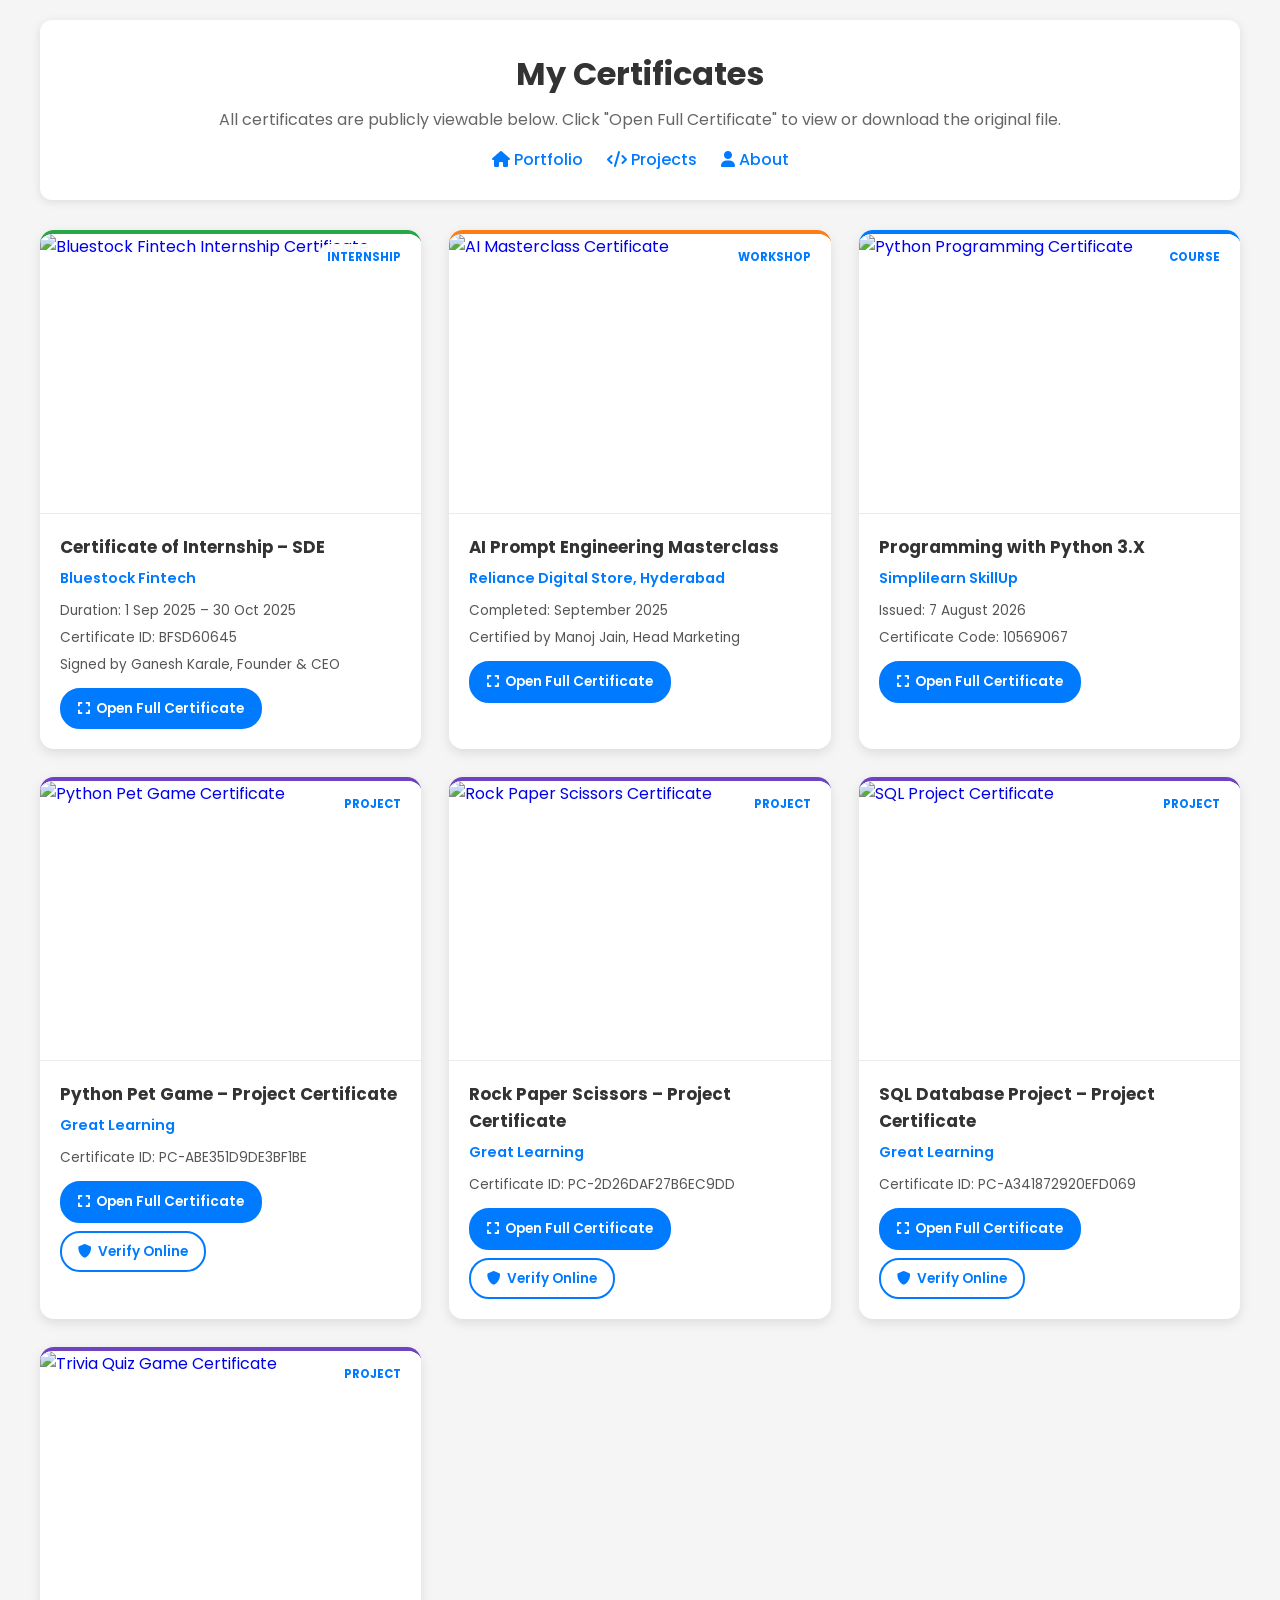
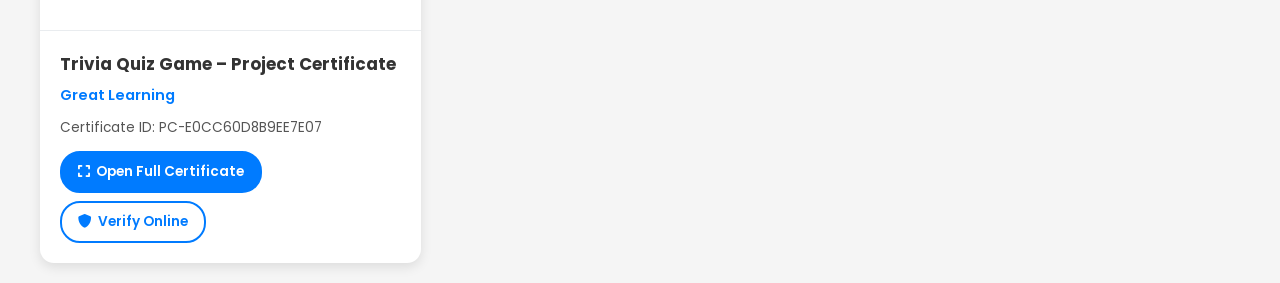
==== certificates.html @ 3d3b9f68 "Update and rename index1.html to certificates.html" ====
<!DOCTYPE html>
<html lang="en">

<head>
    <meta charset="UTF-8">
    <meta name="viewport" content="width=device-width, initial-scale=1.0">
    <title>Certificates - Charan Kumar Kodidala</title>
    <link rel="stylesheet" href="https://cdnjs.cloudflare.com/ajax/libs/font-awesome/6.0.0/css/all.min.css">
    <link href="https://fonts.googleapis.com/css2?family=Poppins:wght@300;400;500;600;700&display=swap" rel="stylesheet">
    <style>
        * { margin: 0; padding: 0; box-sizing: border-box; }

        body {
            font-family: 'Poppins', sans-serif;
            background: #f5f5f5;
            color: #333;
            line-height: 1.6;
            padding: 20px;
        }

        .container { max-width: 1200px; margin: 0 auto; }

        .header {
            text-align: center;
            background: #fff;
            padding: 28px;
            border-radius: 12px;
            box-shadow: 0 2px 10px rgba(0, 0, 0, 0.1);
            margin-bottom: 30px;
        }

        .header h1 { margin-bottom: 8px; }
        .header p { color: #666; margin-bottom: 14px; }

        .header a {
            color: #007bff;
            text-decoration: none;
            margin: 0 10px;
            font-weight: 500;
        }

        .header a:hover { text-decoration: underline; }

        .cert-grid {
            display: grid;
            grid-template-columns: repeat(auto-fit, minmax(340px, 1fr));
            gap: 28px;
        }

        .cert-card {
            background: #fff;
            border-radius: 14px;
            overflow: hidden;
            box-shadow: 0 4px 12px rgba(0, 0, 0, 0.1);
            border-top: 4px solid #007bff;
        }

        .cert-card.internship { border-top-color: #28a745; }
        .cert-card.workshop { border-top-color: #fd7e14; }
        .cert-card.project { border-top-color: #6f42c1; }

        .cert-viewer {
            width: 100%;
            height: 280px;
            background: #eef2f7;
            border-bottom: 1px solid #e9ecef;
            position: relative;
        }

        .cert-viewer img,
        .cert-viewer iframe,
        .cert-viewer embed,
        .cert-viewer a {
            width: 100%;
            height: 100%;
            border: none;
            display: block;
            object-fit: contain;
            background: #fff;
            text-decoration: none;
        }

        .cert-badge {
            position: absolute;
            top: 10px;
            right: 10px;
            background: rgba(255, 255, 255, 0.95);
            padding: 4px 10px;
            border-radius: 20px;
            font-size: 0.72rem;
            font-weight: 700;
            text-transform: uppercase;
            color: #007bff;
        }

        .cert-body { padding: 20px; }

        .cert-body h2 {
            font-size: 1.05rem;
            margin-bottom: 6px;
        }

        .issuer {
            color: #007bff;
            font-weight: 600;
            font-size: 0.9rem;
            margin-bottom: 10px;
        }

        .details {
            list-style: none;
            font-size: 0.85rem;
            color: #555;
            margin-bottom: 12px;
        }

        .details li { margin-bottom: 5px; }

        .actions {
            display: flex;
            flex-wrap: wrap;
            gap: 8px;
        }

        .btn {
            display: inline-flex;
            align-items: center;
            gap: 6px;
            padding: 8px 16px;
            border-radius: 20px;
            text-decoration: none;
            font-size: 0.85rem;
            font-weight: 600;
            border: 2px solid #007bff;
        }

        .btn-primary {
            background: #007bff;
            color: #fff;
        }

        .btn-outline {
            background: transparent;
            color: #007bff;
        }

        .btn:hover { opacity: 0.9; }

        @media (max-width: 768px) {
            .cert-grid { grid-template-columns: 1fr; }
            .cert-viewer { height: 240px; }
        }
    </style>
</head>

<body>
    <div class="container">
        <div class="header">
            <h1>My Certificates</h1>
            <p>All certificates are publicly viewable below. Click "Open Full Certificate" to view or download the original file.</p>
            <div>
                <a href="Portfilo.html"><i class="fas fa-home"></i> Portfolio</a>
                <a href="projects.html"><i class="fas fa-code"></i> Projects</a>
                <a href="about.html"><i class="fas fa-user"></i> About</a>
            </div>
        </div>

        <div class="cert-grid">

            <div class="cert-card internship">
                <div class="cert-viewer">
                    <span class="cert-badge">Internship</span>
                    <a href="certificates/bluestock-internship.jpg" target="_blank"><img src="certificates/bluestock-internship.jpg" alt="Bluestock Fintech Internship Certificate"></a>
                </div>
                <div class="cert-body">
                    <h2>Certificate of Internship – SDE</h2>
                    <p class="issuer">Bluestock Fintech</p>
                    <ul class="details">
                        <li>Duration: 1 Sep 2025 – 30 Oct 2025</li>
                        <li>Certificate ID: BFSD60645</li>
                        <li>Signed by Ganesh Karale, Founder & CEO</li>
                    </ul>
                    <div class="actions">
                        <a href="certificates/bluestock-internship.jpg" class="btn btn-primary" target="_blank"><i class="fas fa-expand"></i> Open Full Certificate</a>
                    </div>
                </div>
            </div>

            <div class="cert-card workshop">
                <div class="cert-viewer">
                    <span class="cert-badge">Workshop</span>
                    <a href="certificates/reliance-digital-ai-masterclass.pdf" target="_blank"><img src="certificates/reliance-digital-ai-masterclass-preview.jpg" alt="AI Masterclass Certificate"></a>
                </div>
                <div class="cert-body">
                    <h2>AI Prompt Engineering Masterclass</h2>
                    <p class="issuer">Reliance Digital Store, Hyderabad</p>
                    <ul class="details">
                        <li>Completed: September 2025</li>
                        <li>Certified by Manoj Jain, Head Marketing</li>
                    </ul>
                    <div class="actions">
                        <a href="certificates/reliance-digital-ai-masterclass.pdf" class="btn btn-primary" target="_blank"><i class="fas fa-expand"></i> Open Full Certificate</a>
                    </div>
                </div>
            </div>

            <div class="cert-card course">
                <div class="cert-viewer">
                    <span class="cert-badge">Course</span>
                    <a href="certificates/python-programming.pdf" target="_blank"><img src="certificates/python-programming-preview.jpg" alt="Python Programming Certificate"></a>
                </div>
                <div class="cert-body">
                    <h2>Programming with Python 3.X</h2>
                    <p class="issuer">Simplilearn SkillUp</p>
                    <ul class="details">
                        <li>Issued: 7 August 2026</li>
                        <li>Certificate Code: 10569067</li>
                    </ul>
                    <div class="actions">
                        <a href="certificates/python-programming.pdf" class="btn btn-primary" target="_blank"><i class="fas fa-expand"></i> Open Full Certificate</a>
                    </div>
                </div>
            </div>

            <div class="cert-card project">
                <div class="cert-viewer">
                    <span class="cert-badge">Project</span>
                    <a href="certificates/python-pet-game.pdf" target="_blank"><img src="certificates/python-pet-game-preview.jpg" alt="Python Pet Game Certificate"></a>
                </div>
                <div class="cert-body">
                    <h2>Python Pet Game – Project Certificate</h2>
                    <p class="issuer">Great Learning</p>
                    <ul class="details">
                        <li>Certificate ID: PC-ABE351D9DE3BF1BE</li>
                    </ul>
                    <div class="actions">
                        <a href="certificates/python-pet-game.pdf" class="btn btn-primary" target="_blank"><i class="fas fa-expand"></i> Open Full Certificate</a>
                        <a href="https://www.mygreatlearning.com/project-certificate/PC-ABE351D9DE3BF1BE" class="btn btn-outline" target="_blank"><i class="fas fa-shield-alt"></i> Verify Online</a>
                    </div>
                </div>
            </div>

            <div class="cert-card project">
                <div class="cert-viewer">
                    <span class="cert-badge">Project</span>
                    <a href="certificates/rock-paper-scissors.pdf" target="_blank"><img src="certificates/rock-paper-scissors-preview.jpg" alt="Rock Paper Scissors Certificate"></a>
                </div>
                <div class="cert-body">
                    <h2>Rock Paper Scissors – Project Certificate</h2>
                    <p class="issuer">Great Learning</p>
                    <ul class="details">
                        <li>Certificate ID: PC-2D26DAF27B6EC9DD</li>
                    </ul>
                    <div class="actions">
                        <a href="certificates/rock-paper-scissors.pdf" class="btn btn-primary" target="_blank"><i class="fas fa-expand"></i> Open Full Certificate</a>
                        <a href="https://www.mygreatlearning.com/project-certificate/PC-2D26DAF27B6EC9DD" class="btn btn-outline" target="_blank"><i class="fas fa-shield-alt"></i> Verify Online</a>
                    </div>
                </div>
            </div>

            <div class="cert-card project">
                <div class="cert-viewer">
                    <span class="cert-badge">Project</span>
                    <a href="certificates/sql-project.pdf" target="_blank"><img src="certificates/sql-project-preview.jpg" alt="SQL Project Certificate"></a>
                </div>
                <div class="cert-body">
                    <h2>SQL Database Project – Project Certificate</h2>
                    <p class="issuer">Great Learning</p>
                    <ul class="details">
                        <li>Certificate ID: PC-A341872920EFD069</li>
                    </ul>
                    <div class="actions">
                        <a href="certificates/sql-project.pdf" class="btn btn-primary" target="_blank"><i class="fas fa-expand"></i> Open Full Certificate</a>
                        <a href="https://www.mygreatlearning.com/project-certificate/PC-A341872920EFD069" class="btn btn-outline" target="_blank"><i class="fas fa-shield-alt"></i> Verify Online</a>
                    </div>
                </div>
            </div>

            <div class="cert-card project">
                <div class="cert-viewer">
                    <span class="cert-badge">Project</span>
                    <a href="certificates/trivia-quiz-game.pdf" target="_blank"><img src="certificates/trivia-quiz-game-preview.jpg" alt="Trivia Quiz Game Certificate"></a>
                </div>
                <div class="cert-body">
                    <h2>Trivia Quiz Game – Project Certificate</h2>
                    <p class="issuer">Great Learning</p>
                    <ul class="details">
                        <li>Certificate ID: PC-E0CC60D8B9EE7E07</li>
                    </ul>
                    <div class="actions">
                        <a href="certificates/trivia-quiz-game.pdf" class="btn btn-primary" target="_blank"><i class="fas fa-expand"></i> Open Full Certificate</a>
                        <a href="https://www.mygreatlearning.com/project-certificate/PC-E0CC60D8B9EE7E07" class="btn btn-outline" target="_blank"><i class="fas fa-shield-alt"></i> Verify Online</a>
                    </div>
                </div>
            </div>

        </div>
    </div>
</body>

</html>
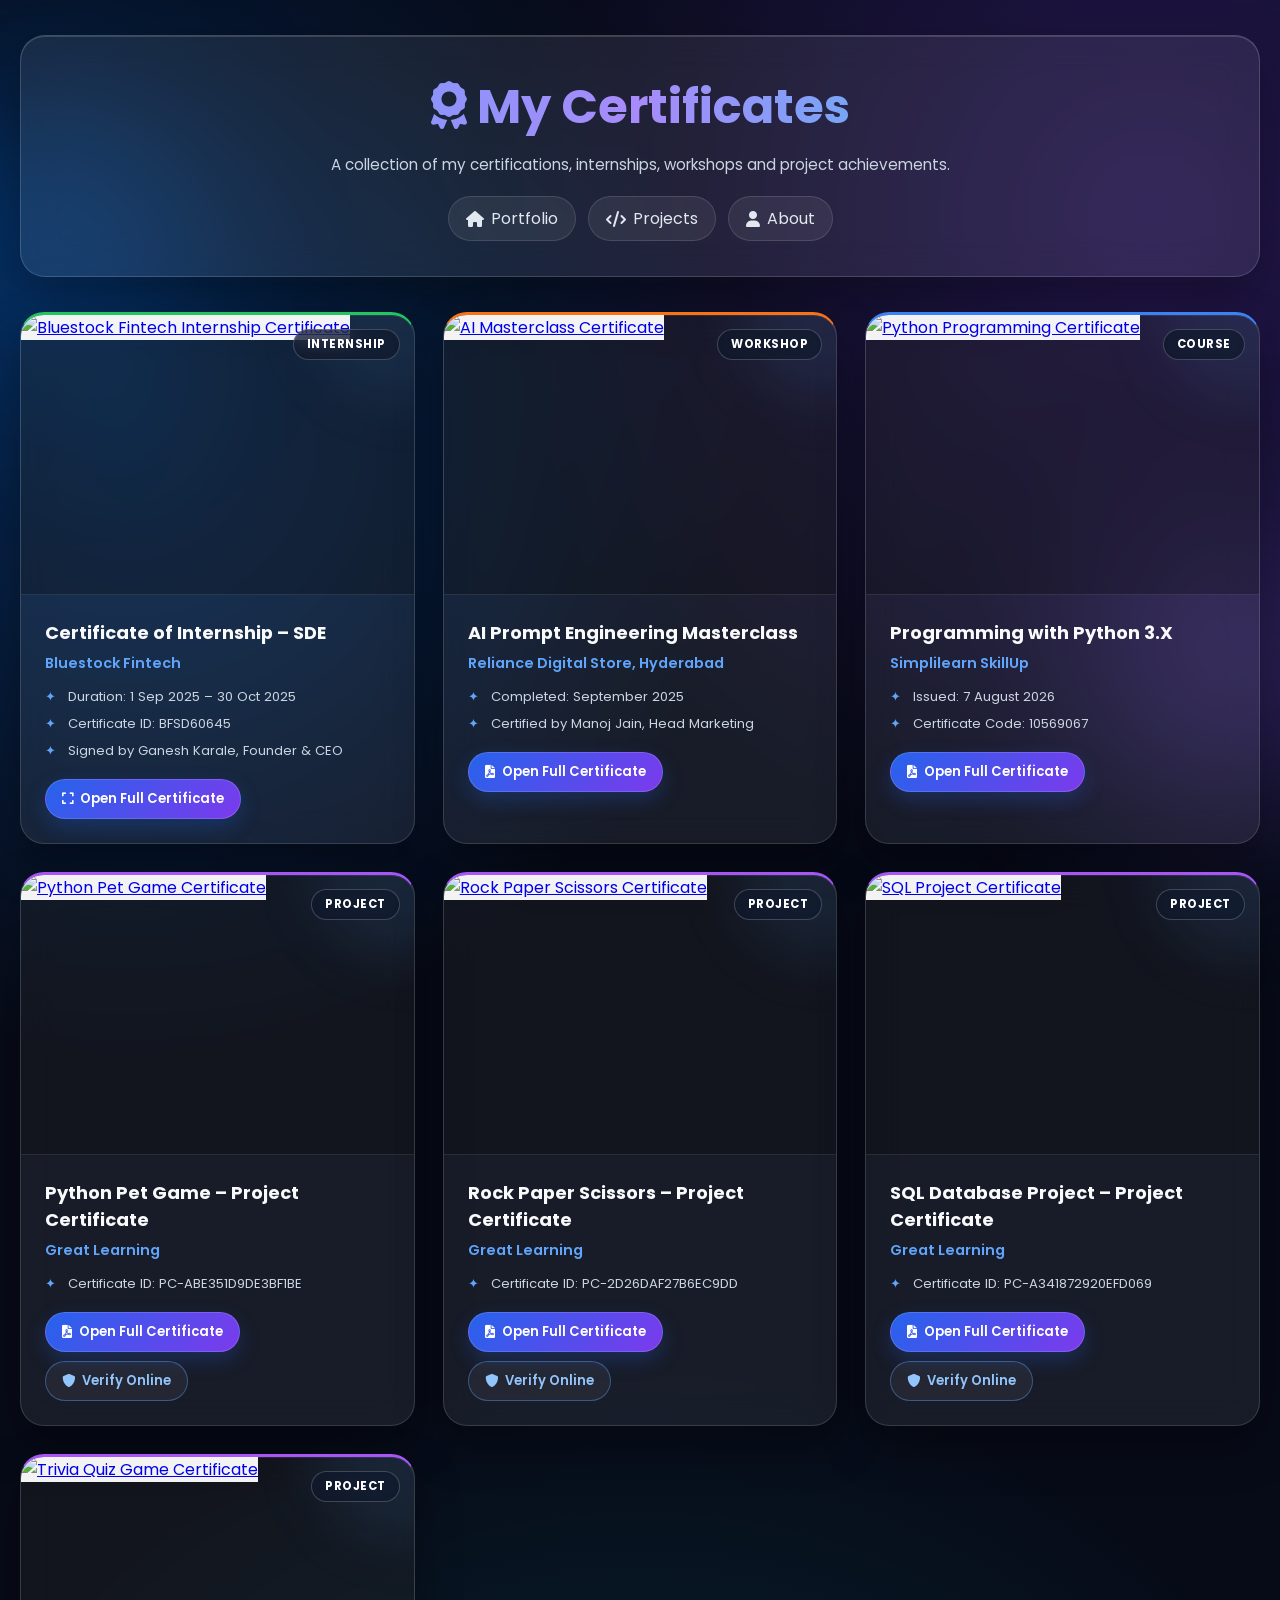
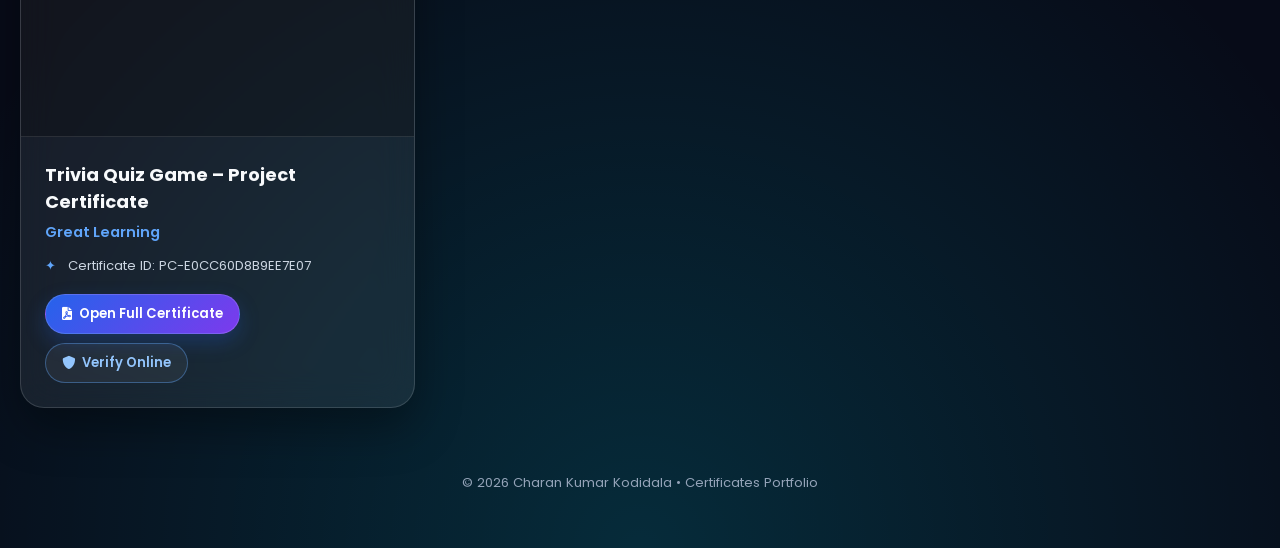
==== commit 5b721096: "Refactor certificates.html for improved layout and styles Updated styles and structure for certifica" ====
--- a/certificates.html
+++ b/certificates.html
@@ -4,298 +4,973 @@
 <head>
     <meta charset="UTF-8">
     <meta name="viewport" content="width=device-width, initial-scale=1.0">
+
     <title>Certificates - Charan Kumar Kodidala</title>
-    <link rel="stylesheet" href="https://cdnjs.cloudflare.com/ajax/libs/font-awesome/6.0.0/css/all.min.css">
-    <link href="https://fonts.googleapis.com/css2?family=Poppins:wght@300;400;500;600;700&display=swap" rel="stylesheet">
+
+    <!-- Font Awesome -->
+    <link rel="stylesheet"
+        href="https://cdnjs.cloudflare.com/ajax/libs/font-awesome/6.0.0/css/all.min.css">
+
+    <!-- Google Font -->
+    <link
+        href="https://fonts.googleapis.com/css2?family=Poppins:wght@300;400;500;600;700&display=swap"
+        rel="stylesheet">
+
     <style>
-        * { margin: 0; padding: 0; box-sizing: border-box; }
+        * {
+            margin: 0;
+            padding: 0;
+            box-sizing: border-box;
+        }
+
+        html {
+            scroll-behavior: smooth;
+        }
 
         body {
             font-family: 'Poppins', sans-serif;
-            background: #f5f5f5;
-            color: #333;
-            line-height: 1.6;
-            padding: 20px;
-        }
-
-        .container { max-width: 1200px; margin: 0 auto; }
+            min-height: 100vh;
+            color: #fff;
+
+            background:
+                radial-gradient(circle at 10% 20%, rgba(0, 123, 255, 0.25), transparent 30%),
+                radial-gradient(circle at 90% 10%, rgba(124, 58, 237, 0.25), transparent 30%),
+                radial-gradient(circle at 50% 100%, rgba(0, 229, 255, 0.15), transparent 35%),
+                #070b18;
+
+            padding: 35px 20px;
+            overflow-x: hidden;
+        }
+
+        /* Background glow */
+        body::before,
+        body::after {
+            content: "";
+            position: fixed;
+            width: 280px;
+            height: 280px;
+            border-radius: 50%;
+            filter: blur(90px);
+            z-index: -1;
+            pointer-events: none;
+        }
+
+        body::before {
+            background: rgba(0, 123, 255, 0.25);
+            top: 10%;
+            left: -100px;
+        }
+
+        body::after {
+            background: rgba(139, 92, 246, 0.25);
+            right: -100px;
+            bottom: 10%;
+        }
+
+        .container {
+            max-width: 1250px;
+            margin: auto;
+        }
+
+        /* HEADER */
 
         .header {
             text-align: center;
-            background: #fff;
-            padding: 28px;
-            border-radius: 12px;
-            box-shadow: 0 2px 10px rgba(0, 0, 0, 0.1);
-            margin-bottom: 30px;
-        }
-
-        .header h1 { margin-bottom: 8px; }
-        .header p { color: #666; margin-bottom: 14px; }
-
-        .header a {
-            color: #007bff;
+            padding: 35px 25px;
+            margin-bottom: 35px;
+
+            background: rgba(255, 255, 255, 0.08);
+            border: 1px solid rgba(255, 255, 255, 0.16);
+            border-radius: 25px;
+
+            backdrop-filter: blur(18px);
+            -webkit-backdrop-filter: blur(18px);
+
+            box-shadow:
+                0 20px 50px rgba(0, 0, 0, 0.35),
+                inset 0 1px rgba(255, 255, 255, 0.15);
+        }
+
+        .header h1 {
+            font-size: clamp(2rem, 5vw, 3rem);
+            font-weight: 700;
+
+            background: linear-gradient(
+                90deg,
+                #60a5fa,
+                #a78bfa,
+                #22d3ee
+            );
+
+            -webkit-background-clip: text;
+            -webkit-text-fill-color: transparent;
+
+            margin-bottom: 10px;
+        }
+
+        .header p {
+            color: #cbd5e1;
+            font-size: 0.95rem;
+            margin-bottom: 20px;
+        }
+
+        .nav {
+            display: flex;
+            justify-content: center;
+            flex-wrap: wrap;
+            gap: 12px;
+        }
+
+        .nav a {
+            display: inline-flex;
+            align-items: center;
+            gap: 7px;
+
+            color: #e2e8f0;
             text-decoration: none;
-            margin: 0 10px;
-            font-weight: 500;
-        }
-
-        .header a:hover { text-decoration: underline; }
+
+            padding: 9px 17px;
+
+            border-radius: 30px;
+            background: rgba(255, 255, 255, 0.07);
+            border: 1px solid rgba(255, 255, 255, 0.12);
+
+            transition: 0.3s ease;
+        }
+
+        .nav a:hover {
+            background: rgba(59, 130, 246, 0.25);
+            border-color: rgba(96, 165, 250, 0.6);
+            transform: translateY(-3px);
+        }
+
+        /* GRID */
 
         .cert-grid {
             display: grid;
-            grid-template-columns: repeat(auto-fit, minmax(340px, 1fr));
+            grid-template-columns: repeat(
+                auto-fit,
+                minmax(350px, 1fr)
+            );
             gap: 28px;
         }
 
+        /* CARD */
+
         .cert-card {
-            background: #fff;
-            border-radius: 14px;
+            position: relative;
             overflow: hidden;
-            box-shadow: 0 4px 12px rgba(0, 0, 0, 0.1);
-            border-top: 4px solid #007bff;
-        }
-
-        .cert-card.internship { border-top-color: #28a745; }
-        .cert-card.workshop { border-top-color: #fd7e14; }
-        .cert-card.project { border-top-color: #6f42c1; }
+
+            background: rgba(255, 255, 255, 0.07);
+            border: 1px solid rgba(255, 255, 255, 0.14);
+            border-radius: 24px;
+
+            backdrop-filter: blur(18px);
+            -webkit-backdrop-filter: blur(18px);
+
+            box-shadow:
+                0 20px 45px rgba(0, 0, 0, 0.35),
+                inset 0 1px rgba(255, 255, 255, 0.12);
+
+            transition:
+                transform 0.35s ease,
+                box-shadow 0.35s ease,
+                border-color 0.35s ease;
+        }
+
+        .cert-card:hover {
+            transform: translateY(-10px);
+
+            border-color: rgba(96, 165, 250, 0.55);
+
+            box-shadow:
+                0 30px 65px rgba(0, 0, 0, 0.5),
+                0 0 35px rgba(59, 130, 246, 0.12);
+        }
+
+        /* TOP ACCENTS */
+
+        .cert-card.internship {
+            border-top: 3px solid #22c55e;
+        }
+
+        .cert-card.workshop {
+            border-top: 3px solid #f97316;
+        }
+
+        .cert-card.course {
+            border-top: 3px solid #3b82f6;
+        }
+
+        .cert-card.project {
+            border-top: 3px solid #a855f7;
+        }
+
+        /* PREVIEW */
 
         .cert-viewer {
-            width: 100%;
             height: 280px;
-            background: #eef2f7;
-            border-bottom: 1px solid #e9ecef;
             position: relative;
-        }
-
-        .cert-viewer img,
-        .cert-viewer iframe,
-        .cert-viewer embed,
+            overflow: hidden;
+
+            background: rgba(0, 0, 0, 0.25);
+            border-bottom: 1px solid rgba(255, 255, 255, 0.1);
+        }
+
         .cert-viewer a {
+            display: block;
             width: 100%;
             height: 100%;
-            border: none;
-            display: block;
+        }
+
+        .cert-viewer img {
+            width: 100%;
+            height: 100%;
+
             object-fit: contain;
-            background: #fff;
-            text-decoration: none;
-        }
+
+            background: rgba(255, 255, 255, 0.95);
+
+            transition: transform 0.5s ease;
+        }
+
+        .cert-card:hover .cert-viewer img {
+            transform: scale(1.04);
+        }
+
+        /* BADGE */
 
         .cert-badge {
             position: absolute;
-            top: 10px;
-            right: 10px;
-            background: rgba(255, 255, 255, 0.95);
-            padding: 4px 10px;
-            border-radius: 20px;
+            top: 14px;
+            right: 14px;
+
+            z-index: 2;
+
+            padding: 6px 13px;
+
+            border-radius: 30px;
+
             font-size: 0.72rem;
             font-weight: 700;
             text-transform: uppercase;
-            color: #007bff;
-        }
-
-        .cert-body { padding: 20px; }
+            letter-spacing: 0.5px;
+
+            color: #fff;
+
+            background: rgba(15, 23, 42, 0.72);
+            border: 1px solid rgba(255, 255, 255, 0.2);
+
+            backdrop-filter: blur(10px);
+        }
+
+        /* BODY */
+
+        .cert-body {
+            padding: 24px;
+        }
 
         .cert-body h2 {
-            font-size: 1.05rem;
-            margin-bottom: 6px;
+            font-size: 1.12rem;
+            color: #f8fafc;
+            margin-bottom: 7px;
         }
 
         .issuer {
-            color: #007bff;
+            color: #60a5fa;
             font-weight: 600;
             font-size: 0.9rem;
-            margin-bottom: 10px;
+            margin-bottom: 13px;
         }
 
         .details {
             list-style: none;
-            font-size: 0.85rem;
-            color: #555;
-            margin-bottom: 12px;
-        }
-
-        .details li { margin-bottom: 5px; }
+            color: #cbd5e1;
+            font-size: 0.82rem;
+            margin-bottom: 18px;
+        }
+
+        .details li {
+            margin-bottom: 7px;
+        }
+
+        .details li::before {
+            content: "✦";
+            color: #60a5fa;
+            margin-right: 8px;
+        }
+
+        /* BUTTONS */
 
         .actions {
             display: flex;
             flex-wrap: wrap;
-            gap: 8px;
+            gap: 9px;
         }
 
         .btn {
             display: inline-flex;
             align-items: center;
-            gap: 6px;
-            padding: 8px 16px;
-            border-radius: 20px;
+            justify-content: center;
+            gap: 7px;
+
+            padding: 9px 16px;
+
+            border-radius: 30px;
+
             text-decoration: none;
-            font-size: 0.85rem;
+
+            font-size: 0.82rem;
             font-weight: 600;
-            border: 2px solid #007bff;
+
+            transition: 0.3s ease;
         }
 
         .btn-primary {
-            background: #007bff;
             color: #fff;
+
+            background: linear-gradient(
+                135deg,
+                #2563eb,
+                #7c3aed
+            );
+
+            border: 1px solid rgba(255, 255, 255, 0.15);
+
+            box-shadow: 0 8px 20px rgba(37, 99, 235, 0.25);
+        }
+
+        .btn-primary:hover {
+            transform: translateY(-3px);
+            box-shadow: 0 12px 28px rgba(59, 130, 246, 0.4);
         }
 
         .btn-outline {
-            background: transparent;
-            color: #007bff;
-        }
-
-        .btn:hover { opacity: 0.9; }
+            color: #93c5fd;
+
+            background: rgba(255, 255, 255, 0.05);
+
+            border: 1px solid rgba(96, 165, 250, 0.4);
+        }
+
+        .btn-outline:hover {
+            color: #fff;
+            background: rgba(59, 130, 246, 0.18);
+            transform: translateY(-3px);
+        }
+
+        /* GLASS SHINE */
+
+        .cert-card::before {
+            content: "";
+            position: absolute;
+
+            width: 180px;
+            height: 180px;
+
+            top: -100px;
+            right: -80px;
+
+            background: rgba(96, 165, 250, 0.15);
+
+            border-radius: 50%;
+
+            filter: blur(30px);
+
+            pointer-events: none;
+        }
+
+        /* FOOTER */
+
+        .footer {
+            text-align: center;
+            margin-top: 45px;
+            padding: 20px;
+
+            color: #94a3b8;
+            font-size: 0.82rem;
+        }
+
+        /* MOBILE */
 
         @media (max-width: 768px) {
-            .cert-grid { grid-template-columns: 1fr; }
-            .cert-viewer { height: 240px; }
+
+            body {
+                padding: 18px 12px;
+            }
+
+            .header {
+                padding: 27px 18px;
+                border-radius: 20px;
+            }
+
+            .cert-grid {
+                grid-template-columns: 1fr;
+                gap: 22px;
+            }
+
+            .cert-viewer {
+                height: 240px;
+            }
+
+            .cert-body {
+                padding: 20px;
+            }
+
+            .actions {
+                flex-direction: column;
+            }
+
+            .btn {
+                width: 100%;
+            }
+        }
+
+        @media (max-width: 420px) {
+
+            .header h1 {
+                font-size: 1.8rem;
+            }
+
+            .cert-viewer {
+                height: 210px;
+            }
+
+            .nav a {
+                width: 100%;
+                justify-content: center;
+            }
         }
     </style>
 </head>
 
 <body>
+
     <div class="container">
+
+        <!-- HEADER -->
+
         <div class="header">
-            <h1>My Certificates</h1>
-            <p>All certificates are publicly viewable below. Click "Open Full Certificate" to view or download the original file.</p>
-            <div>
-                <a href="Portfilo.html"><i class="fas fa-home"></i> Portfolio</a>
-                <a href="projects.html"><i class="fas fa-code"></i> Projects</a>
-                <a href="about.html"><i class="fas fa-user"></i> About</a>
+
+            <h1>
+                <i class="fas fa-award"></i>
+                My Certificates
+            </h1>
+
+            <p>
+                A collection of my certifications, internships,
+                workshops and project achievements.
+            </p>
+
+            <div class="nav">
+
+                <a href="Portfilo.html">
+                    <i class="fas fa-home"></i>
+                    Portfolio
+                </a>
+
+                <a href="projects.html">
+                    <i class="fas fa-code"></i>
+                    Projects
+                </a>
+
+                <a href="about.html">
+                    <i class="fas fa-user"></i>
+                    About
+                </a>
+
             </div>
+
         </div>
 
+
+        <!-- CERTIFICATES -->
+
         <div class="cert-grid">
 
+
+            <!-- BLUESTOCK -->
+
             <div class="cert-card internship">
+
                 <div class="cert-viewer">
-                    <span class="cert-badge">Internship</span>
-                    <a href="certificates/bluestock-internship.jpg" target="_blank"><img src="certificates/bluestock-internship.jpg" alt="Bluestock Fintech Internship Certificate"></a>
-                </div>
+
+                    <span class="cert-badge">
+                        Internship
+                    </span>
+
+                    <a href="certificates/bluestock-internship.jpg"
+                        target="_blank">
+
+                        <img
+                            src="certificates/bluestock-internship.jpg"
+                            alt="Bluestock Fintech Internship Certificate">
+
+                    </a>
+
+                </div>
+
                 <div class="cert-body">
-                    <h2>Certificate of Internship – SDE</h2>
-                    <p class="issuer">Bluestock Fintech</p>
+
+                    <h2>
+                        Certificate of Internship – SDE
+                    </h2>
+
+                    <p class="issuer">
+                        Bluestock Fintech
+                    </p>
+
                     <ul class="details">
-                        <li>Duration: 1 Sep 2025 – 30 Oct 2025</li>
-                        <li>Certificate ID: BFSD60645</li>
-                        <li>Signed by Ganesh Karale, Founder & CEO</li>
+
+                        <li>
+                            Duration: 1 Sep 2025 – 30 Oct 2025
+                        </li>
+
+                        <li>
+                            Certificate ID: BFSD60645
+                        </li>
+
+                        <li>
+                            Signed by Ganesh Karale, Founder & CEO
+                        </li>
+
                     </ul>
+
                     <div class="actions">
-                        <a href="certificates/bluestock-internship.jpg" class="btn btn-primary" target="_blank"><i class="fas fa-expand"></i> Open Full Certificate</a>
+
+                        <a
+                            href="certificates/bluestock-internship.jpg"
+                            class="btn btn-primary"
+                            target="_blank">
+
+                            <i class="fas fa-expand"></i>
+                            Open Full Certificate
+
+                        </a>
+
                     </div>
-                </div>
+
+                </div>
+
             </div>
 
+
+            <!-- AI MASTERCLASS -->
+
             <div class="cert-card workshop">
+
                 <div class="cert-viewer">
-                    <span class="cert-badge">Workshop</span>
-                    <a href="certificates/reliance-digital-ai-masterclass.pdf" target="_blank"><img src="certificates/reliance-digital-ai-masterclass-preview.jpg" alt="AI Masterclass Certificate"></a>
-                </div>
+
+                    <span class="cert-badge">
+                        Workshop
+                    </span>
+
+                    <a
+                        href="certificates/reliance-digital-ai-masterclass.pdf"
+                        target="_blank">
+
+                        <img
+                            src="certificates/reliance-digital-ai-masterclass-preview.jpg"
+                            alt="AI Masterclass Certificate">
+
+                    </a>
+
+                </div>
+
                 <div class="cert-body">
-                    <h2>AI Prompt Engineering Masterclass</h2>
-                    <p class="issuer">Reliance Digital Store, Hyderabad</p>
+
+                    <h2>
+                        AI Prompt Engineering Masterclass
+                    </h2>
+
+                    <p class="issuer">
+                        Reliance Digital Store, Hyderabad
+                    </p>
+
                     <ul class="details">
-                        <li>Completed: September 2025</li>
-                        <li>Certified by Manoj Jain, Head Marketing</li>
+
+                        <li>
+                            Completed: September 2025
+                        </li>
+
+                        <li>
+                            Certified by Manoj Jain, Head Marketing
+                        </li>
+
                     </ul>
+
                     <div class="actions">
-                        <a href="certificates/reliance-digital-ai-masterclass.pdf" class="btn btn-primary" target="_blank"><i class="fas fa-expand"></i> Open Full Certificate</a>
+
+                        <a
+                            href="certificates/reliance-digital-ai-masterclass.pdf"
+                            class="btn btn-primary"
+                            target="_blank">
+
+                            <i class="fas fa-file-pdf"></i>
+                            Open Full Certificate
+
+                        </a>
+
                     </div>
-                </div>
+
+                </div>
+
             </div>
 
+
+            <!-- PYTHON -->
+
             <div class="cert-card course">
+
                 <div class="cert-viewer">
-                    <span class="cert-badge">Course</span>
-                    <a href="certificates/python-programming.pdf" target="_blank"><img src="certificates/python-programming-preview.jpg" alt="Python Programming Certificate"></a>
-                </div>
+
+                    <span class="cert-badge">
+                        Course
+                    </span>
+
+                    <a
+                        href="certificates/python-programming.pdf"
+                        target="_blank">
+
+                        <img
+                            src="certificates/python-programming-preview.jpg"
+                            alt="Python Programming Certificate">
+
+                    </a>
+
+                </div>
+
                 <div class="cert-body">
-                    <h2>Programming with Python 3.X</h2>
-                    <p class="issuer">Simplilearn SkillUp</p>
+
+                    <h2>
+                        Programming with Python 3.X
+                    </h2>
+
+                    <p class="issuer">
+                        Simplilearn SkillUp
+                    </p>
+
                     <ul class="details">
-                        <li>Issued: 7 August 2026</li>
-                        <li>Certificate Code: 10569067</li>
+
+                        <li>
+                            Issued: 7 August 2026
+                        </li>
+
+                        <li>
+                            Certificate Code: 10569067
+                        </li>
+
                     </ul>
+
                     <div class="actions">
-                        <a href="certificates/python-programming.pdf" class="btn btn-primary" target="_blank"><i class="fas fa-expand"></i> Open Full Certificate</a>
+
+                        <a
+                            href="certificates/python-programming.pdf"
+                            class="btn btn-primary"
+                            target="_blank">
+
+                            <i class="fas fa-file-pdf"></i>
+                            Open Full Certificate
+
+                        </a>
+
                     </div>
-                </div>
+
+                </div>
+
             </div>
 
+
+            <!-- PYTHON PET GAME -->
+
             <div class="cert-card project">
+
                 <div class="cert-viewer">
-                    <span class="cert-badge">Project</span>
-                    <a href="certificates/python-pet-game.pdf" target="_blank"><img src="certificates/python-pet-game-preview.jpg" alt="Python Pet Game Certificate"></a>
-                </div>
+
+                    <span class="cert-badge">
+                        Project
+                    </span>
+
+                    <a
+                        href="certificates/python-pet-game.pdf"
+                        target="_blank">
+
+                        <img
+                            src="certificates/python-pet-game-preview.jpg"
+                            alt="Python Pet Game Certificate">
+
+                    </a>
+
+                </div>
+
                 <div class="cert-body">
-                    <h2>Python Pet Game – Project Certificate</h2>
-                    <p class="issuer">Great Learning</p>
+
+                    <h2>
+                        Python Pet Game – Project Certificate
+                    </h2>
+
+                    <p class="issuer">
+                        Great Learning
+                    </p>
+
                     <ul class="details">
-                        <li>Certificate ID: PC-ABE351D9DE3BF1BE</li>
+
+                        <li>
+                            Certificate ID:
+                            PC-ABE351D9DE3BF1BE
+                        </li>
+
                     </ul>
+
                     <div class="actions">
-                        <a href="certificates/python-pet-game.pdf" class="btn btn-primary" target="_blank"><i class="fas fa-expand"></i> Open Full Certificate</a>
-                        <a href="https://www.mygreatlearning.com/project-certificate/PC-ABE351D9DE3BF1BE" class="btn btn-outline" target="_blank"><i class="fas fa-shield-alt"></i> Verify Online</a>
+
+                        <a
+                            href="certificates/python-pet-game.pdf"
+                            class="btn btn-primary"
+                            target="_blank">
+
+                            <i class="fas fa-file-pdf"></i>
+                            Open Full Certificate
+
+                        </a>
+
+                        <a
+                            href="https://www.mygreatlearning.com/project-certificate/PC-ABE351D9DE3BF1BE"
+                            class="btn btn-outline"
+                            target="_blank">
+
+                            <i class="fas fa-shield-alt"></i>
+                            Verify Online
+
+                        </a>
+
                     </div>
-                </div>
+
+                </div>
+
             </div>
 
+
+            <!-- ROCK PAPER SCISSORS -->
+
             <div class="cert-card project">
+
                 <div class="cert-viewer">
-                    <span class="cert-badge">Project</span>
-                    <a href="certificates/rock-paper-scissors.pdf" target="_blank"><img src="certificates/rock-paper-scissors-preview.jpg" alt="Rock Paper Scissors Certificate"></a>
-                </div>
+
+                    <span class="cert-badge">
+                        Project
+                    </span>
+
+                    <a
+                        href="certificates/rock-paper-scissors.pdf"
+                        target="_blank">
+
+                        <img
+                            src="certificates/rock-paper-scissors-preview.jpg"
+                            alt="Rock Paper Scissors Certificate">
+
+                    </a>
+
+                </div>
+
                 <div class="cert-body">
-                    <h2>Rock Paper Scissors – Project Certificate</h2>
-                    <p class="issuer">Great Learning</p>
+
+                    <h2>
+                        Rock Paper Scissors – Project Certificate
+                    </h2>
+
+                    <p class="issuer">
+                        Great Learning
+                    </p>
+
                     <ul class="details">
-                        <li>Certificate ID: PC-2D26DAF27B6EC9DD</li>
+
+                        <li>
+                            Certificate ID:
+                            PC-2D26DAF27B6EC9DD
+                        </li>
+
                     </ul>
+
                     <div class="actions">
-                        <a href="certificates/rock-paper-scissors.pdf" class="btn btn-primary" target="_blank"><i class="fas fa-expand"></i> Open Full Certificate</a>
-                        <a href="https://www.mygreatlearning.com/project-certificate/PC-2D26DAF27B6EC9DD" class="btn btn-outline" target="_blank"><i class="fas fa-shield-alt"></i> Verify Online</a>
+
+                        <a
+                            href="certificates/rock-paper-scissors.pdf"
+                            class="btn btn-primary"
+                            target="_blank">
+
+                            <i class="fas fa-file-pdf"></i>
+                            Open Full Certificate
+
+                        </a>
+
+                        <a
+                            href="https://www.mygreatlearning.com/project-certificate/PC-2D26DAF27B6EC9DD"
+                            class="btn btn-outline"
+                            target="_blank">
+
+                            <i class="fas fa-shield-alt"></i>
+                            Verify Online
+
+                        </a>
+
                     </div>
-                </div>
+
+                </div>
+
             </div>
 
+
+            <!-- SQL -->
+
             <div class="cert-card project">
+
                 <div class="cert-viewer">
-                    <span class="cert-badge">Project</span>
-                    <a href="certificates/sql-project.pdf" target="_blank"><img src="certificates/sql-project-preview.jpg" alt="SQL Project Certificate"></a>
-                </div>
+
+                    <span class="cert-badge">
+                        Project
+                    </span>
+
+                    <a
+                        href="certificates/sql-project.pdf"
+                        target="_blank">
+
+                        <img
+                            src="certificates/sql-project-preview.jpg"
+                            alt="SQL Project Certificate">
+
+                    </a>
+
+                </div>
+
                 <div class="cert-body">
-                    <h2>SQL Database Project – Project Certificate</h2>
-                    <p class="issuer">Great Learning</p>
+
+                    <h2>
+                        SQL Database Project – Project Certificate
+                    </h2>
+
+                    <p class="issuer">
+                        Great Learning
+                    </p>
+
                     <ul class="details">
-                        <li>Certificate ID: PC-A341872920EFD069</li>
+
+                        <li>
+                            Certificate ID:
+                            PC-A341872920EFD069
+                        </li>
+
                     </ul>
+
                     <div class="actions">
-                        <a href="certificates/sql-project.pdf" class="btn btn-primary" target="_blank"><i class="fas fa-expand"></i> Open Full Certificate</a>
-                        <a href="https://www.mygreatlearning.com/project-certificate/PC-A341872920EFD069" class="btn btn-outline" target="_blank"><i class="fas fa-shield-alt"></i> Verify Online</a>
+
+                        <a
+                            href="certificates/sql-project.pdf"
+                            class="btn btn-primary"
+                            target="_blank">
+
+                            <i class="fas fa-file-pdf"></i>
+                            Open Full Certificate
+
+                        </a>
+
+                        <a
+                            href="https://www.mygreatlearning.com/project-certificate/PC-A341872920EFD069"
+                            class="btn btn-outline"
+                            target="_blank">
+
+                            <i class="fas fa-shield-alt"></i>
+                            Verify Online
+
+                        </a>
+
                     </div>
-                </div>
+
+                </div>
+
             </div>
 
+
+            <!-- TRIVIA -->
+
             <div class="cert-card project">
+
                 <div class="cert-viewer">
-                    <span class="cert-badge">Project</span>
-                    <a href="certificates/trivia-quiz-game.pdf" target="_blank"><img src="certificates/trivia-quiz-game-preview.jpg" alt="Trivia Quiz Game Certificate"></a>
-                </div>
+
+                    <span class="cert-badge">
+                        Project
+                    </span>
+
+                    <a
+                        href="certificates/trivia-quiz-game.pdf"
+                        target="_blank">
+
+                        <img
+                            src="certificates/trivia-quiz-game-preview.jpg"
+                            alt="Trivia Quiz Game Certificate">
+
+                    </a>
+
+                </div>
+
                 <div class="cert-body">
-                    <h2>Trivia Quiz Game – Project Certificate</h2>
-                    <p class="issuer">Great Learning</p>
+
+                    <h2>
+                        Trivia Quiz Game – Project Certificate
+                    </h2>
+
+                    <p class="issuer">
+                        Great Learning
+                    </p>
+
                     <ul class="details">
-                        <li>Certificate ID: PC-E0CC60D8B9EE7E07</li>
+
+                        <li>
+                            Certificate ID:
+                            PC-E0CC60D8B9EE7E07
+                        </li>
+
                     </ul>
+
                     <div class="actions">
-                        <a href="certificates/trivia-quiz-game.pdf" class="btn btn-primary" target="_blank"><i class="fas fa-expand"></i> Open Full Certificate</a>
-                        <a href="https://www.mygreatlearning.com/project-certificate/PC-E0CC60D8B9EE7E07" class="btn btn-outline" target="_blank"><i class="fas fa-shield-alt"></i> Verify Online</a>
+
+                        <a
+                            href="certificates/trivia-quiz-game.pdf"
+                            class="btn btn-primary"
+                            target="_blank">
+
+                            <i class="fas fa-file-pdf"></i>
+                            Open Full Certificate
+
+                        </a>
+
+                        <a
+                            href="https://www.mygreatlearning.com/project-certificate/PC-E0CC60D8B9EE7E07"
+                            class="btn btn-outline"
+                            target="_blank">
+
+                            <i class="fas fa-shield-alt"></i>
+                            Verify Online
+
+                        </a>
+
                     </div>
-                </div>
+
+                </div>
+
             </div>
 
         </div>
+
+
+        <!-- FOOTER -->
+
+        <div class="footer">
+            © 2026 Charan Kumar Kodidala • Certificates Portfolio
+        </div>
+
     </div>
+
 </body>
 
 </html>
